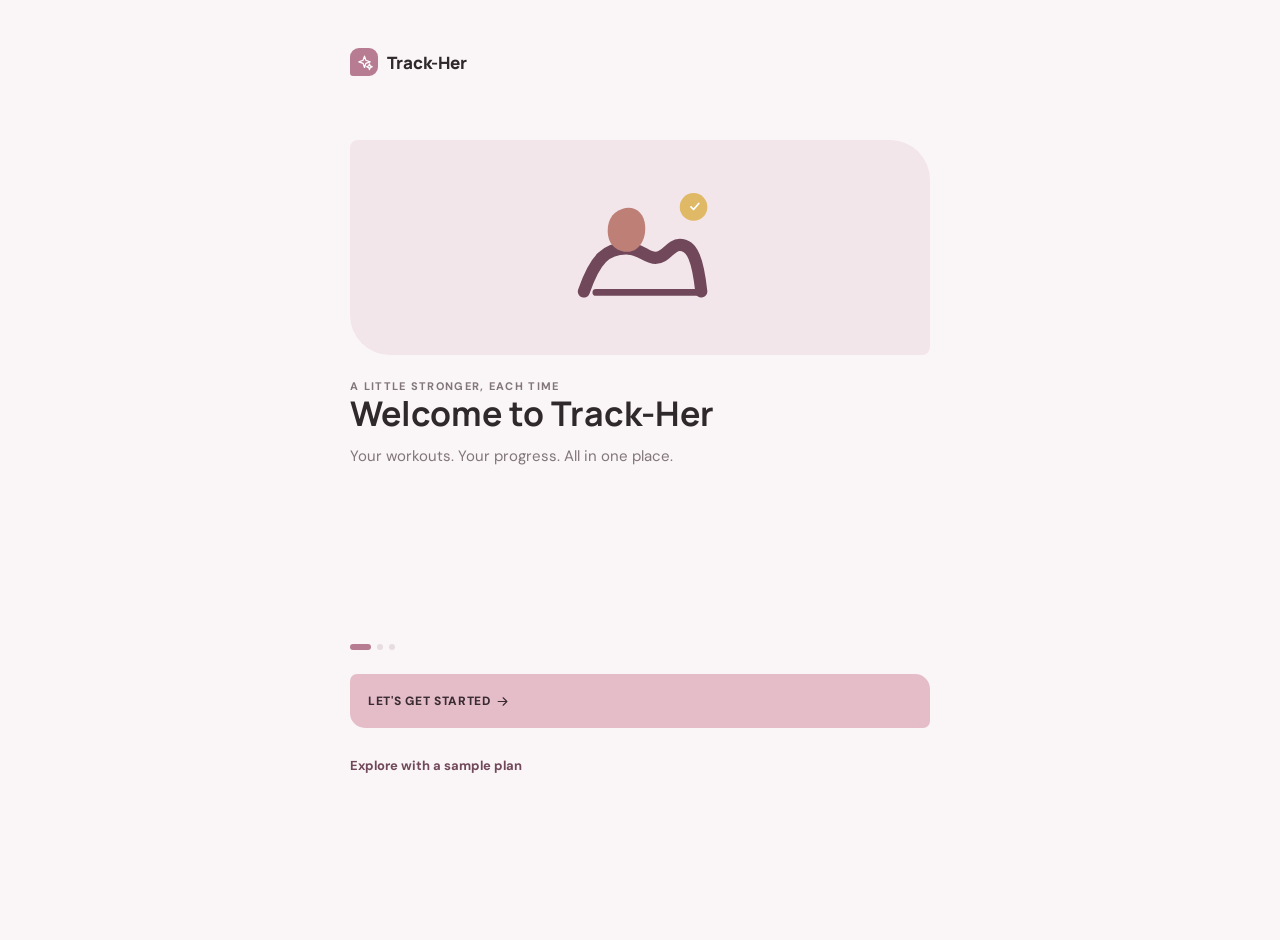
==== index.html @ 1591392b "Publish Track-Her web app Co-Authored-By: Claude Opus 5.5 <noreply@anthropic.com>" ====
<!doctype html>
<html lang="en">
<head>
  <meta charset="utf-8">
  <meta name="viewport" content="width=device-width, initial-scale=1, viewport-fit=cover">
  <meta name="theme-color" content="#70485a">
  <meta name="apple-mobile-web-app-capable" content="yes">
  <meta name="apple-mobile-web-app-status-bar-style" content="default">
  <title>Track-Her | Your training, in rhythm</title>
  <link rel="manifest" href="manifest.webmanifest">
  <link rel="icon" type="image/png" sizes="48x48" href="icons/favicon-48.png">
  <link rel="apple-touch-icon" sizes="180x180" href="icons/apple-touch-icon.png">
  <link rel="preconnect" href="https://fonts.googleapis.com">
  <link rel="preconnect" href="https://fonts.gstatic.com" crossorigin>
  <link href="https://fonts.googleapis.com/css2?family=DM+Sans:wght@400;500;600;700&family=Manrope:wght@400;500;600;700;800&display=swap" rel="stylesheet">
  <link rel="stylesheet" href="styles.css">
  <script type="module" src="app.js"></script>
</head>
<body>
  <main id="app" class="app-shell" aria-live="polite"></main>
  <div id="toast-region" class="toast-region" aria-live="assertive"></div>
</body>
</html>
---- styles.css ----
:root {
  color-scheme: light;
  --paper: #faf5f6;
  --white: #fff;
  --ink: #30292c;
  --muted: #81767a;
  --line: #eee3e7;
  --sage: #b77c91;
  --sage-dark: #70485a;
  --sage-soft: #f3e6eb;
  --rose: #bf7787;
  --rose-soft: #f8e8ec;
  --sun: #e5bdc9;
  --shadow: 0 10px 28px rgba(56, 35, 43, .055);
  font-family: "DM Sans", sans-serif;
  font-synthesis: none;
  text-rendering: optimizeLegibility;
}

* { box-sizing: border-box; }
body { margin: 0; min-width: 320px; background: var(--paper); color: var(--ink); }
button, input, select, textarea { font: inherit; }
button { color: inherit; }
button:focus-visible, input:focus-visible, select:focus-visible, textarea:focus-visible { outline: 3px solid #cf9dad; outline-offset: 2px; }
.app-shell { min-height: 100dvh; max-width: 640px; margin: 0 auto; padding: 0 22px calc(104px + env(safe-area-inset-bottom)); }
.topbar { display: flex; align-items: center; justify-content: space-between; padding: 24px 0 16px; }
.brand { font: 800 17px Manrope, sans-serif; letter-spacing: 0; display: inline-flex; align-items: center; gap: 9px; }
.brand-mark { width: 28px; height: 28px; display: grid; place-items: center; background: var(--sage); color: white; border-radius: 9px 9px 9px 3px; }
.brand-mark svg { width: 17px; height: 17px; }
.top-action { width: 40px; height: 40px; border: 1px solid var(--line); background: var(--white); border-radius: 50%; display: grid; place-items: center; cursor: pointer; }
.top-action svg { width: 18px; height: 18px; }
.greeting { padding: 17px 0 20px; }
.eyebrow { color: var(--muted); font-size: 11px; font-weight: 700; letter-spacing: 1.3px; text-transform: uppercase; }
h1, h2, h3, p { margin: 0; }
h1 { font: 700 28px/1.2 Manrope, sans-serif; letter-spacing: 0; }
h2 { font: 700 22px/1.25 Manrope, sans-serif; letter-spacing: 0; }
h3 { font: 700 16px/1.35 Manrope, sans-serif; letter-spacing: 0; }
.greeting p { margin-top: 6px; color: var(--muted); font-size: 14px; }
.section-heading { display: flex; align-items: center; justify-content: space-between; gap: 12px; margin: 7px 0 12px; }
.section-heading h2 { font-size: 18px; }
.link-button { border: 0; padding: 7px 0; background: transparent; color: var(--sage-dark); font-weight: 700; font-size: 13px; cursor: pointer; }
.link-button svg, .primary-button svg { width: 15px; height: 15px; vertical-align: middle; }
.today-card { position: relative; overflow: hidden; padding: 21px; min-height: 212px; border-radius: 7px 24px 7px 24px; color: white; background: var(--sage-dark); }
.today-card::after { content: ""; position: absolute; width: 190px; height: 190px; right: -74px; top: 54px; border-radius: 50%; border: 1px solid rgba(255,255,255,.18); box-shadow: 0 0 0 19px rgba(255,255,255,.035), 0 0 0 39px rgba(255,255,255,.025); }
.today-top { display: flex; align-items: center; justify-content: space-between; position: relative; z-index: 1; }
.today-card-actions { display: flex; align-items: center; gap: 7px; }
.today-options-button { width: 30px; height: 30px; display: grid; place-items: center; padding: 0; border: 1px solid rgba(255,255,255,.2); border-radius: 50%; background: rgba(255,255,255,.08); color: white; cursor: pointer; }.today-options-button svg { width: 16px; height: 16px; }.today-options-button:hover { background: rgba(255,255,255,.18); }
.today-top .eyebrow { color: #efdde3; }
.date-chip { padding: 7px 10px; border-radius: 99px; background: rgba(255,255,255,.13); font-size: 11px; font-weight: 600; }
.today-title { position: relative; z-index: 1; margin: 17px 0 5px; font: 700 25px Manrope, sans-serif; letter-spacing: 0; }
.today-meta { position: relative; z-index: 1; color: #efdde3; font-size: 13px; }
.today-bottom { position: relative; z-index: 1; display: flex; align-items: center; justify-content: space-between; margin-top: 21px; }
.avatar-stack { display: flex; align-items: center; gap: 7px; font-size: 12px; color: #f2e8ec; }
.tiny-dots { display: flex; }
.tiny-dots i { width: 7px; height: 7px; margin-right: 3px; border-radius: 50%; background: #e8b9c7; }
.tiny-dots i:nth-child(2) { background: #ead8dc; }.tiny-dots i:nth-child(3) { background: #d7a1b0; }
.primary-button { position: relative; z-index: 1; min-height: 47px; padding: 0 18px; border: 0; border-radius: 7px 15px 7px 15px; background: var(--sun); color: #392b31; font-weight: 800; font-size: 12px; letter-spacing: .7px; cursor: pointer; }
.primary-button:hover { background: #edcbd4; }
.secondary-button { min-height: 44px; padding: 0 15px; border: 1px solid var(--line); border-radius: 7px 14px 7px 14px; background: white; color: var(--ink); font-weight: 700; cursor: pointer; }
.section { margin-top: 27px; }
.exercise-preview { overflow: hidden; background: var(--white); border-radius: 5px 18px 5px 18px; box-shadow: var(--shadow); }
.exercise-row { display: flex; align-items: center; justify-content: space-between; gap: 12px; padding: 14px 16px; border-bottom: 1px solid #f0f0eb; }
.exercise-row:last-child { border-bottom: 0; }
.exercise-row-name { font-size: 13px; font-weight: 700; }
.exercise-row-detail { margin-top: 4px; color: var(--muted); font-size: 12px; }
.exercise-number { flex: 0 0 26px; color: #a2aaa2; font: 600 12px Manrope, sans-serif; }
.exercise-row-main { flex: 1; }
.target-pill { padding: 6px 9px; border-radius: 8px; background: var(--sage-soft); color: var(--sage-dark); font-size: 11px; font-weight: 700; white-space: nowrap; }
.last-workout { display: flex; align-items: center; justify-content: space-between; padding: 16px; background: white; border-radius: 5px 18px 5px 18px; box-shadow: var(--shadow); }
.last-workout .exercise-row-detail { margin-top: 5px; }
.last-icon { width: 40px; height: 40px; display: grid; place-items: center; background: var(--rose-soft); color: var(--rose); border-radius: 50%; }
.last-icon svg { width: 20px; height: 20px; }
.week-summary { display: flex; align-items: center; gap: 14px; padding: 16px; border: 1px solid var(--line); border-radius: 5px 18px 5px 18px; }
.week-count { font: 700 25px Manrope, sans-serif; color: var(--sage-dark); }
.week-copy { font-size: 13px; font-weight: 700; }.week-copy small { display: block; margin-top: 3px; color: var(--muted); font-weight: 400; }
.progress-track { height: 5px; margin-top: 10px; overflow: hidden; border-radius: 9px; background: #eceee9; }
.progress-track span { display: block; height: 100%; border-radius: inherit; background: var(--sage); }
.bottom-nav { position: fixed; z-index: 20; left: 50%; bottom: 0; transform: translateX(-50%); width: min(100%, 640px); display: grid; grid-template-columns: repeat(4, 1fr); padding: 10px 12px calc(10px + env(safe-area-inset-bottom)); border-top: 1px solid var(--line); background: rgba(255,255,255,.96); backdrop-filter: blur(16px); }
.nav-item { display: flex; flex-direction: column; align-items: center; gap: 5px; border: 0; background: transparent; color: #9b9f99; font-size: 10px; font-weight: 600; cursor: pointer; }
.nav-item svg { width: 20px; height: 20px; stroke-width: 1.8; }.nav-item.active { color: var(--sage-dark); }
.page-intro { padding: 24px 0 18px; }.page-intro p { margin-top: 6px; color: var(--muted); font-size: 14px; }
.toolbar { display: flex; align-items: center; justify-content: space-between; gap: 9px; margin: 8px 0 15px; }
.program-card, .surface { background: white; border-radius: 5px 18px 5px 18px; box-shadow: var(--shadow); }
.program-header { padding: 17px 16px 13px; border-bottom: 1px solid var(--line); }
.program-header p { margin-top: 4px; color: var(--muted); font-size: 12px; }
.day-block { padding: 16px; border-bottom: 1px solid #f0f0eb; }.day-block:last-child { border-bottom: 0; }
.day-heading { display: flex; align-items: center; justify-content: space-between; margin-bottom: 11px; }
.day-label { display: flex; align-items: center; gap: 8px; font-size: 13px; font-weight: 700; }.day-dot { width: 8px; height: 8px; border-radius: 50%; background: var(--rose); }
.day-name { color: var(--muted); font-size: 11px; font-weight: 500; }
.plan-exercise { display: flex; align-items: center; justify-content: space-between; padding: 8px 0; gap: 10px; }.plan-exercise + .plan-exercise { border-top: 1px solid #f4f3ef; }
.plan-exercise strong { min-width: 0; font-size: 12px; }.plan-exercise-detail { display: flex; align-items: center; gap: 8px; }.plan-exercise-detail span { color: var(--muted); font-size: 11px; white-space: nowrap; }
.day-empty { color: var(--muted); font-size: 12px; }
.inline-icon-button { display: grid; place-items: center; width: 34px; height: 34px; border: 1px solid var(--line); background: white; border-radius: 10px; cursor: pointer; }.inline-icon-button svg { width: 16px; height: 16px; }
.destructive-icon { color: #9d5365; }.destructive-icon:hover { border-color: #e4c1cb; background: #fbf1f4; }
.danger-button { min-height: 44px; padding: 0 15px; border: 0; border-radius: 7px 14px 7px 14px; background: #f0dce2; color: #713b4c; font-size: 12px; font-weight: 800; cursor: pointer; }.danger-button:hover { background: #e9cbd4; }
.button-row { display: flex; gap: 9px; }.button-row > * { flex: 1; }
.workout-header { display: flex; align-items: center; gap: 12px; padding: 11px 0 16px; }.workout-header h2 { font-size: 19px; }.workout-header p { margin-top: 3px; color: var(--muted); font-size: 12px; }
.workout-progress { margin: 0 0 16px; }.workout-progress-label { display: flex; justify-content: space-between; margin-bottom: 8px; color: var(--muted); font-size: 11px; }
.log-card { margin: 12px 0; padding: 16px; background: white; border-radius: 5px 18px 5px 18px; box-shadow: var(--shadow); }
.log-title-row { display: flex; align-items: flex-start; justify-content: space-between; gap: 8px; }.log-title-row h3 { font-size: 15px; }.log-title-row p { margin-top: 4px; color: var(--muted); font-size: 11px; }
.log-actions { display: flex; gap: 6px; flex: 0 0 auto; }
.previous-line { display: inline-flex; margin: 10px 0 13px; padding: 6px 9px; border-radius: 8px; background: var(--sage-soft); color: var(--sage-dark); font-size: 11px; }
.set-line { padding: 12px 0; border-top: 1px solid #f0f0eb; }.set-heading { display: flex; align-items: center; justify-content: space-between; margin-bottom: 10px; color: var(--muted); font-size: 11px; font-weight: 700; }
.set-done { width: 31px; height: 31px; border: 1px solid var(--line); border-radius: 50%; background: white; color: transparent; cursor: pointer; }.set-done svg { width: 15px; height: 15px; }.set-line.complete .set-done { border-color: var(--sage); background: var(--sage); color: white; }.set-line.complete .set-heading { color: var(--sage-dark); }
.counter-row { display: grid; grid-template-columns: minmax(0, 1fr) minmax(0, 1fr); gap: 9px; }.counter { display: grid; grid-template-columns: 36px minmax(0,1fr) 36px; align-items: center; min-height: 46px; overflow: hidden; border: 1px solid var(--line); border-radius: 12px; background: #fcfcfa; }
.counter button { height: 44px; border: 0; background: transparent; color: var(--sage-dark); font-size: 21px; font-weight: 500; cursor: pointer; }.counter-value { min-width: 0; text-align: center; font-size: 13px; font-weight: 700; white-space: nowrap; cursor: text; }.counter-value input { width: 100%; min-width: 0; padding: 0 2px; border: 0; background: transparent; text-align: center; font-size: 13px; font-weight: 700; }
.counter-caption { margin-top: 5px; text-align: center; color: var(--muted); font-size: 10px; }
.add-set { margin-top: 7px; border: 0; background: transparent; color: var(--sage-dark); font-size: 12px; font-weight: 700; cursor: pointer; }.finish-button { width: 100%; margin: 14px 0 26px; }
.rest-banner { position: sticky; z-index: 3; top: 8px; display: flex; align-items: center; justify-content: space-between; gap: 10px; margin: 8px 0 14px; padding: 13px 14px; border: 1px solid #ecd9df; border-radius: 5px 15px 5px 15px; background: #fbf1f4; box-shadow: 0 8px 20px rgba(56,35,43,.08); }
.rest-banner strong { font: 700 20px Manrope, sans-serif; color: var(--sage-dark); }.rest-banner small { display: block; color: var(--muted); font-size: 11px; }.rest-actions { display: flex; gap: 7px; }.rest-actions button { padding: 8px 10px; border: 1px solid #ead7de; border-radius: 9px; background: white; color: var(--sage-dark); font-size: 11px; font-weight: 700; cursor: pointer; }
.empty-state { padding: 26px 18px; text-align: center; }.empty-state h3 { margin-bottom: 7px; }.empty-state p { margin: 0 auto 16px; max-width: 330px; color: var(--muted); font-size: 13px; line-height: 1.5; }
.select-field, .text-field, .number-field, .textarea-field { width: 100%; min-height: 45px; padding: 10px 12px; border: 1px solid var(--line); border-radius: 10px; background: #fff; color: var(--ink); }
.field-label { display: block; margin-bottom: 6px; color: var(--muted); font-size: 11px; font-weight: 700; }.field { margin: 12px 0; }.textarea-field { min-height: 76px; resize: vertical; }
.chart-card { margin-top: 13px; padding: 16px; background: white; border-radius: 5px 18px 5px 18px; box-shadow: var(--shadow); }.chart-toolbar { display: flex; align-items: center; justify-content: space-between; gap: 12px; }.chart-area { position: relative; height: 190px; margin-top: 15px; }.chart-area svg { width: 100%; height: 100%; overflow: visible; }.chart-grid { stroke: #eeefe9; stroke-width: 1; }.chart-line { fill: none; stroke: var(--sage); stroke-width: 3; stroke-linecap: round; stroke-linejoin: round; }.chart-point { fill: white; stroke: var(--sage); stroke-width: 2.5; }.chart-label { fill: #858b84; font: 10px "DM Sans", sans-serif; }
.metric-grid { display: grid; grid-template-columns: repeat(2,minmax(0,1fr)); gap: 10px; margin-top: 13px; }.metric-card { padding: 14px; background: white; border: 1px solid var(--line); border-radius: 5px 15px 5px 15px; }.metric-card strong { display: block; font: 700 21px Manrope, sans-serif; }.metric-card span { display: block; margin-top: 3px; color: var(--muted); font-size: 11px; }
.history-list { margin-top: 14px; }.history-item { margin-bottom: 9px; background: white; border-radius: 5px 15px 5px 15px; box-shadow: var(--shadow); }.history-summary { display: flex; align-items: center; justify-content: space-between; padding: 14px; cursor: pointer; list-style: none; }.history-summary::-webkit-details-marker { display: none; }.history-summary strong { display: block; font-size: 13px; }.history-summary span { display: block; margin-top: 4px; color: var(--muted); font-size: 11px; }.history-content { padding: 0 14px 12px; }.history-exercise { padding: 9px 0; border-top: 1px solid #f0f0eb; }.history-exercise strong { font-size: 12px; }.history-exercise p { margin-top: 4px; color: var(--muted); font-size: 11px; }
.calendar-card { padding: 14px; background: white; border: 1px solid var(--line); border-radius: 5px 18px 5px 18px; }.calendar-grid { display: grid; grid-template-columns: repeat(7, minmax(0, 1fr)); text-align: center; }.calendar-weekdays { margin-bottom: 7px; color: var(--muted); font-size: 10px; font-weight: 700; }.calendar-day { position: relative; display: grid; place-items: center; min-height: 37px; color: #555c55; font-size: 11px; }.calendar-day.blank { min-height: 37px; }.calendar-day.today { color: var(--sage-dark); font-weight: 800; }.calendar-day.trained { color: var(--sage-dark); font-weight: 700; }.calendar-day.trained i { position: absolute; bottom: 4px; width: 4px; height: 4px; border-radius: 50%; background: var(--rose); }.calendar-day.trained.today { background: var(--sage-soft); border-radius: 50%; }
.profile-head { display: flex; align-items: center; gap: 13px; padding: 19px 0; }.profile-avatar { width: 52px; height: 52px; display: grid; place-items: center; border-radius: 17px 17px 17px 5px; background: var(--rose-soft); color: var(--rose); font: 700 17px Manrope, sans-serif; }.profile-head p { margin-top: 4px; color: var(--muted); font-size: 12px; }.settings-group { margin-top: 14px; padding: 16px; background: white; border-radius: 5px 18px 5px 18px; box-shadow: var(--shadow); }.setting-row { display: flex; align-items: center; justify-content: space-between; gap: 12px; padding: 11px 0; border-bottom: 1px solid #f0f0eb; }.setting-row:last-child { border-bottom: 0; }.setting-row strong { font-size: 12px; }.setting-row small { display: block; margin-top: 3px; color: var(--muted); font-size: 10px; }.setting-row select { width: auto; min-width: 90px; min-height: 37px; padding: 5px 9px; }
.backup-actions { display: grid; grid-template-columns: repeat(2, minmax(0, 1fr)); gap: 9px; }.install-button { width: 100%; margin-top: 10px; }.install-button svg { width: 15px; height: 15px; }
.overlay { position: fixed; z-index: 50; inset: 0; display: grid; place-items: end center; padding: 16px 12px calc(16px + env(safe-area-inset-bottom)); background: rgba(30,37,32,.42); }.sheet { width: min(100%, 590px); max-height: min(88dvh, 780px); overflow: auto; padding: 20px; border-radius: 8px 25px 8px 25px; background: var(--paper); box-shadow: 0 20px 70px rgba(25,33,27,.25); }.sheet-top { display: flex; align-items: flex-start; justify-content: space-between; gap: 12px; margin-bottom: 17px; }.sheet-top p { margin-top: 5px; color: var(--muted); font-size: 12px; line-height: 1.5; }.sheet-close { flex: 0 0 36px; height: 36px; border: 1px solid var(--line); border-radius: 50%; background: white; font-size: 20px; cursor: pointer; }.sheet-actions { display: flex; gap: 9px; margin-top: 18px; }.sheet-actions > * { flex: 1; }
.onboarding { min-height: 100dvh; display: flex; flex-direction: column; justify-content: space-between; padding: 30px 0 30px; }.onboarding .brand { margin-bottom: 50px; }.onboarding-visual { display: grid; place-items: center; min-height: 215px; margin: 14px 0 24px; border-radius: 8px 40px 8px 40px; background: var(--sage-soft); }.onboarding-visual svg { width: 190px; height: 165px; }.onboarding-visual svg path:first-of-type, .onboarding-visual svg path:nth-of-type(3) { stroke: var(--sage-dark); }.onboarding h1 { max-width: 390px; font-size: 34px; }.onboarding-copy { margin-top: 11px; color: var(--muted); font-size: 15px; line-height: 1.55; }.onboarding-actions { display: grid; gap: 10px; margin-top: 24px; }.onboarding-actions button { min-height: 54px; text-align: left; }.onboarding-actions .secondary-button { display: flex; align-items: center; justify-content: space-between; }.onboarding-actions .secondary-button span { display: block; color: var(--muted); font-size: 11px; font-weight: 400; margin-top: 3px; }.step-dots { display: flex; gap: 6px; margin: 24px 0; }.step-dots i { width: 6px; height: 6px; border-radius: 5px; background: #e7dce0; }.step-dots i.active { width: 21px; background: var(--sage); }
.replacement-pattern { margin: -5px 0 11px; color: var(--muted); font-size: 11px; }.replacement-options { display: grid; gap: 7px; }.replacement-option { display: flex; align-items: center; justify-content: space-between; gap: 12px; width: 100%; min-height: 57px; padding: 10px 12px; border: 1px solid var(--line); border-radius: 7px 15px 7px 15px; background: white; text-align: left; cursor: pointer; }.replacement-option:hover { border-color: #d8b0be; background: #fffafb; }.replacement-option strong { display: block; font-size: 13px; }.replacement-option small { display: block; margin-top: 3px; color: var(--muted); font-size: 11px; }.replacement-option svg { width: 16px; height: 16px; flex: 0 0 auto; color: var(--sage-dark); }.replacement-empty { padding: 10px 0; color: var(--muted); font-size: 12px; line-height: 1.45; }
.toast-region { position: fixed; z-index: 90; left: 50%; bottom: calc(87px + env(safe-area-inset-bottom)); transform: translateX(-50%); width: max-content; max-width: calc(100vw - 34px); }.toast { padding: 12px 16px; border-radius: 12px; background: var(--ink); color: white; font-size: 12px; box-shadow: 0 8px 25px rgba(0,0,0,.2); animation: toast-in .22s ease-out; }.toast.pr { background: var(--sage-dark); }
@keyframes toast-in { from { opacity: 0; transform: translateY(8px); } to { opacity: 1; transform: translateY(0); } }
@media (min-width: 700px) { body { padding: 18px 0; }.app-shell { min-height: calc(100dvh - 36px); padding-left: 30px; padding-right: 30px; padding-bottom: 100px; background: var(--paper); }.bottom-nav { bottom: 18px; border: 1px solid var(--line); border-radius: 18px; box-shadow: 0 7px 25px rgba(44,51,45,.08); }.onboarding { min-height: calc(100dvh - 96px); } }
@media (max-width: 370px) { .app-shell { padding-left: 15px; padding-right: 15px; }.today-card { padding: 17px; }.primary-button { padding: 0 12px; }.counter-row { gap: 6px; }.counter { grid-template-columns: 31px minmax(0,1fr) 31px; }.counter-value { font-size: 12px; } }
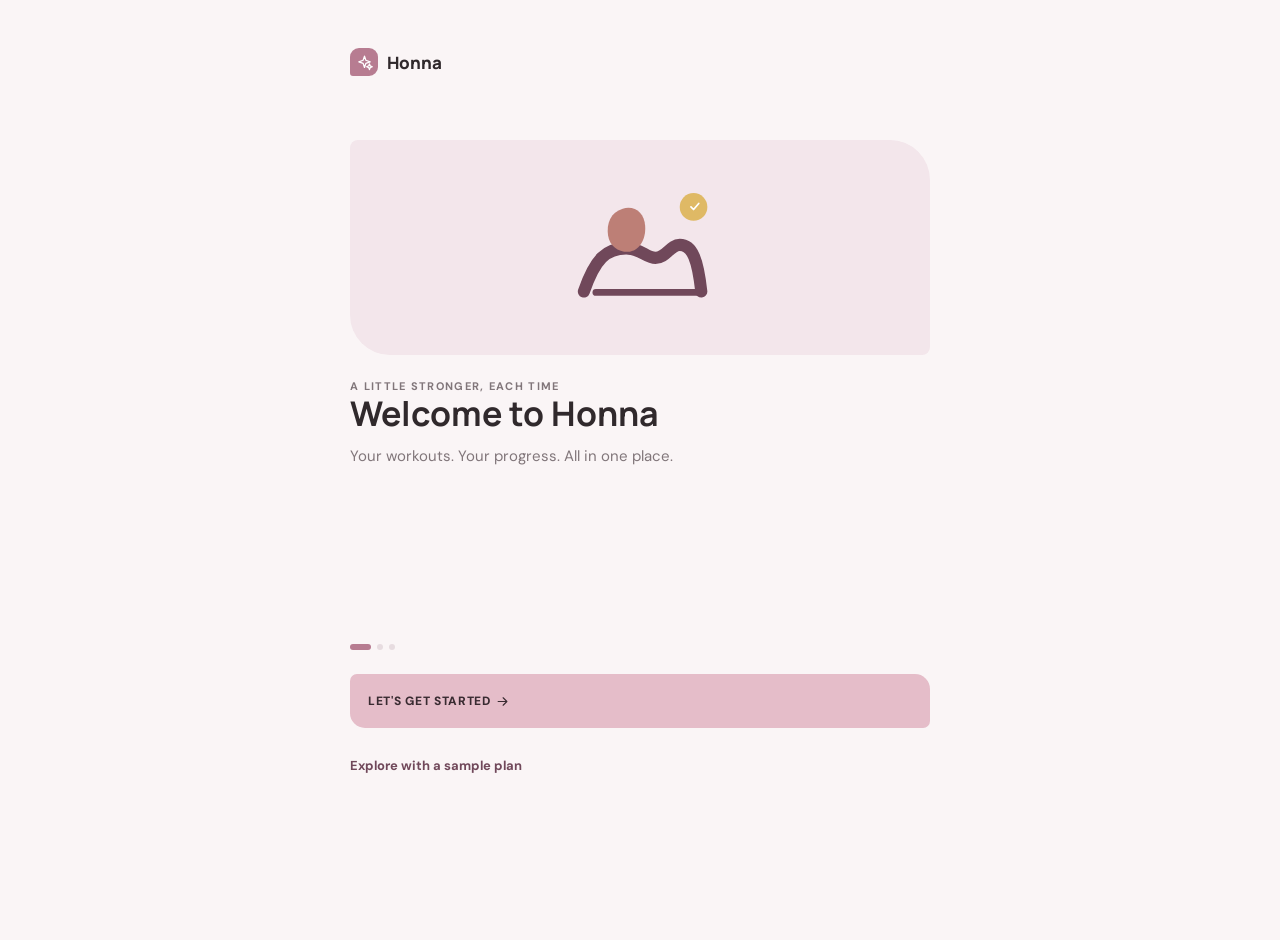
==== commit 3d372dac: "Rename app to Honna; add delete-set button Co-Authored-By: Claude Opus 5.5 <noreply@anthropic.com>" ====
--- a/index.html
+++ b/index.html
@@ -6,7 +6,7 @@
   <meta name="theme-color" content="#70485a">
   <meta name="apple-mobile-web-app-capable" content="yes">
   <meta name="apple-mobile-web-app-status-bar-style" content="default">
-  <title>Track-Her | Your training, in rhythm</title>
+  <title>Honna | Your training, in rhythm</title>
   <link rel="manifest" href="manifest.webmanifest">
   <link rel="icon" type="image/png" sizes="48x48" href="icons/favicon-48.png">
   <link rel="apple-touch-icon" sizes="180x180" href="icons/apple-touch-icon.png">
--- a/styles.css
+++ b/styles.css
@@ -11,17 +11,60 @@
   --rose: #bf7787;
   --rose-soft: #f8e8ec;
   --sun: #e5bdc9;
+  --sun-hover: #edcbd4;
+  --on-accent-muted: #efdde3;
+  --on-accent-soft: #f2e8ec;
+  --dot-1: #e8b9c7;
+  --dot-2: #ead8dc;
+  --dot-3: #d7a1b0;
+  --focus: #cf9dad;
+  --tint-bg: #fbf1f4;
+  --tint-border: #ecd9df;
+  --hover-border: #d8b0be;
+  --hover-bg: #fffafb;
+  --step-dot: #e7dce0;
   --shadow: 0 10px 28px rgba(56, 35, 43, .055);
   font-family: "DM Sans", sans-serif;
   font-synthesis: none;
   text-rendering: optimizeLegibility;
 }
+/* Colour themes: dark main colour · bright accent · light shade */
+:root[data-theme="navy"] {
+  --paper: #fbf9f1; --ink: #1f2638; --muted: #6c7184; --line: #e5e3d8;
+  --sage: #4a5f97; --sage-dark: #2b3f74; --sage-soft: #e5e9f4;
+  --rose: #d82d32; --rose-soft: #fbe4e3;
+  --sun: #feeea7; --sun-hover: #fde68a;
+  --on-accent-muted: #d5dbee; --on-accent-soft: #e6eaf6;
+  --dot-1: #feeea7; --dot-2: #d82d32; --dot-3: #9fb0dc;
+  --focus: #9fb0dc; --tint-bg: #f2f4fa; --tint-border: #d8deee; --hover-border: #9fb0dc; --hover-bg: #f7f8fc; --step-dot: #dfe3ee;
+  --shadow: 0 10px 28px rgba(27, 37, 66, .06);
+}
+:root[data-theme="aubergine"] {
+  --paper: #faf6ee; --ink: #2a1a2e; --muted: #7b6d7d; --line: #ece3d5;
+  --sage: #6b3f75; --sage-dark: #3f1d47; --sage-soft: #efe6f0;
+  --rose: #e06e2d; --rose-soft: #fbe7da;
+  --sun: #e9d2aa; --sun-hover: #e2c592;
+  --on-accent-muted: #e1d2e4; --on-accent-soft: #efe5f1;
+  --dot-1: #e9d2aa; --dot-2: #e06e2d; --dot-3: #b996c0;
+  --focus: #b996c0; --tint-bg: #f8f2f8; --tint-border: #e6d8e8; --hover-border: #c4a6ca; --hover-bg: #fcf9fc; --step-dot: #e8dde9;
+  --shadow: 0 10px 28px rgba(42, 20, 46, .06);
+}
+:root[data-theme="terracotta"] {
+  --paper: #fbf6ee; --ink: #33221f; --muted: #82706a; --line: #efe1cf;
+  --sage: #bf625b; --sage-dark: #a04740; --sage-soft: #f6e5e0;
+  --rose: #ef9c44; --rose-soft: #fcebd6;
+  --sun: #f3e1c8; --sun-hover: #ecd3b0;
+  --on-accent-muted: #f4ddd8; --on-accent-soft: #f9ebe7;
+  --dot-1: #f3e1c8; --dot-2: #ef9c44; --dot-3: #e0a39c;
+  --focus: #e0a39c; --tint-bg: #fbf0ec; --tint-border: #efd6cf; --hover-border: #d9a39c; --hover-bg: #fdf8f6; --step-dot: #eedcd6;
+  --shadow: 0 10px 28px rgba(80, 35, 30, .06);
+}
 
 * { box-sizing: border-box; }
 body { margin: 0; min-width: 320px; background: var(--paper); color: var(--ink); }
 button, input, select, textarea { font: inherit; }
-button { color: inherit; }
-button:focus-visible, input:focus-visible, select:focus-visible, textarea:focus-visible { outline: 3px solid #cf9dad; outline-offset: 2px; }
+button { color: inherit; touch-action: manipulation; }
+button:focus-visible, input:focus-visible, select:focus-visible, textarea:focus-visible { outline: 3px solid var(--focus); outline-offset: 2px; }
 .app-shell { min-height: 100dvh; max-width: 640px; margin: 0 auto; padding: 0 22px calc(104px + env(safe-area-inset-bottom)); }
 .topbar { display: flex; align-items: center; justify-content: space-between; padding: 24px 0 16px; }
 .brand { font: 800 17px Manrope, sans-serif; letter-spacing: 0; display: inline-flex; align-items: center; gap: 9px; }
@@ -45,17 +88,17 @@
 .today-top { display: flex; align-items: center; justify-content: space-between; position: relative; z-index: 1; }
 .today-card-actions { display: flex; align-items: center; gap: 7px; }
 .today-options-button { width: 30px; height: 30px; display: grid; place-items: center; padding: 0; border: 1px solid rgba(255,255,255,.2); border-radius: 50%; background: rgba(255,255,255,.08); color: white; cursor: pointer; }.today-options-button svg { width: 16px; height: 16px; }.today-options-button:hover { background: rgba(255,255,255,.18); }
-.today-top .eyebrow { color: #efdde3; }
+.today-top .eyebrow { color: var(--on-accent-muted); }
 .date-chip { padding: 7px 10px; border-radius: 99px; background: rgba(255,255,255,.13); font-size: 11px; font-weight: 600; }
 .today-title { position: relative; z-index: 1; margin: 17px 0 5px; font: 700 25px Manrope, sans-serif; letter-spacing: 0; }
-.today-meta { position: relative; z-index: 1; color: #efdde3; font-size: 13px; }
+.today-meta { position: relative; z-index: 1; color: var(--on-accent-muted); font-size: 13px; }
 .today-bottom { position: relative; z-index: 1; display: flex; align-items: center; justify-content: space-between; margin-top: 21px; }
-.avatar-stack { display: flex; align-items: center; gap: 7px; font-size: 12px; color: #f2e8ec; }
+.avatar-stack { display: flex; align-items: center; gap: 7px; font-size: 12px; color: var(--on-accent-soft); }
 .tiny-dots { display: flex; }
-.tiny-dots i { width: 7px; height: 7px; margin-right: 3px; border-radius: 50%; background: #e8b9c7; }
-.tiny-dots i:nth-child(2) { background: #ead8dc; }.tiny-dots i:nth-child(3) { background: #d7a1b0; }
+.tiny-dots i { width: 7px; height: 7px; margin-right: 3px; border-radius: 50%; background: var(--dot-1); }
+.tiny-dots i:nth-child(2) { background: var(--dot-2); }.tiny-dots i:nth-child(3) { background: var(--dot-3); }
 .primary-button { position: relative; z-index: 1; min-height: 47px; padding: 0 18px; border: 0; border-radius: 7px 15px 7px 15px; background: var(--sun); color: #392b31; font-weight: 800; font-size: 12px; letter-spacing: .7px; cursor: pointer; }
-.primary-button:hover { background: #edcbd4; }
+.primary-button:hover { background: var(--sun-hover); }
 .secondary-button { min-height: 44px; padding: 0 15px; border: 1px solid var(--line); border-radius: 7px 14px 7px 14px; background: white; color: var(--ink); font-weight: 700; cursor: pointer; }
 .section { margin-top: 27px; }
 .exercise-preview { overflow: hidden; background: var(--white); border-radius: 5px 18px 5px 18px; box-shadow: var(--shadow); }
@@ -91,7 +134,7 @@
 .plan-exercise strong { min-width: 0; font-size: 12px; }.plan-exercise-detail { display: flex; align-items: center; gap: 8px; }.plan-exercise-detail span { color: var(--muted); font-size: 11px; white-space: nowrap; }
 .day-empty { color: var(--muted); font-size: 12px; }
 .inline-icon-button { display: grid; place-items: center; width: 34px; height: 34px; border: 1px solid var(--line); background: white; border-radius: 10px; cursor: pointer; }.inline-icon-button svg { width: 16px; height: 16px; }
-.destructive-icon { color: #9d5365; }.destructive-icon:hover { border-color: #e4c1cb; background: #fbf1f4; }
+.destructive-icon { color: #9d5365; }.destructive-icon:hover { border-color: #e4c1cb; background: var(--tint-bg); }
 .danger-button { min-height: 44px; padding: 0 15px; border: 0; border-radius: 7px 14px 7px 14px; background: #f0dce2; color: #713b4c; font-size: 12px; font-weight: 800; cursor: pointer; }.danger-button:hover { background: #e9cbd4; }
 .button-row { display: flex; gap: 9px; }.button-row > * { flex: 1; }
 .workout-header { display: flex; align-items: center; gap: 12px; padding: 11px 0 16px; }.workout-header h2 { font-size: 19px; }.workout-header p { margin-top: 3px; color: var(--muted); font-size: 12px; }
@@ -101,13 +144,13 @@
 .log-actions { display: flex; gap: 6px; flex: 0 0 auto; }
 .previous-line { display: inline-flex; margin: 10px 0 13px; padding: 6px 9px; border-radius: 8px; background: var(--sage-soft); color: var(--sage-dark); font-size: 11px; }
 .set-line { padding: 12px 0; border-top: 1px solid #f0f0eb; }.set-heading { display: flex; align-items: center; justify-content: space-between; margin-bottom: 10px; color: var(--muted); font-size: 11px; font-weight: 700; }
-.set-done { width: 31px; height: 31px; border: 1px solid var(--line); border-radius: 50%; background: white; color: transparent; cursor: pointer; }.set-done svg { width: 15px; height: 15px; }.set-line.complete .set-done { border-color: var(--sage); background: var(--sage); color: white; }.set-line.complete .set-heading { color: var(--sage-dark); }
+.set-done { width: 44px; height: 44px; flex: 0 0 auto; display: grid; place-items: center; padding: 0; border: 1px solid var(--line); border-radius: 50%; background: white; color: transparent; cursor: pointer; }.set-done svg { width: 19px; height: 19px; }.set-line.complete .set-done { border-color: var(--sage); background: var(--sage); color: white; }.set-line.complete .set-heading { color: var(--sage-dark); }
 .counter-row { display: grid; grid-template-columns: minmax(0, 1fr) minmax(0, 1fr); gap: 9px; }.counter { display: grid; grid-template-columns: 36px minmax(0,1fr) 36px; align-items: center; min-height: 46px; overflow: hidden; border: 1px solid var(--line); border-radius: 12px; background: #fcfcfa; }
 .counter button { height: 44px; border: 0; background: transparent; color: var(--sage-dark); font-size: 21px; font-weight: 500; cursor: pointer; }.counter-value { min-width: 0; text-align: center; font-size: 13px; font-weight: 700; white-space: nowrap; cursor: text; }.counter-value input { width: 100%; min-width: 0; padding: 0 2px; border: 0; background: transparent; text-align: center; font-size: 13px; font-weight: 700; }
 .counter-caption { margin-top: 5px; text-align: center; color: var(--muted); font-size: 10px; }
 .add-set { margin-top: 7px; border: 0; background: transparent; color: var(--sage-dark); font-size: 12px; font-weight: 700; cursor: pointer; }.finish-button { width: 100%; margin: 14px 0 26px; }
-.rest-banner { position: sticky; z-index: 3; top: 8px; display: flex; align-items: center; justify-content: space-between; gap: 10px; margin: 8px 0 14px; padding: 13px 14px; border: 1px solid #ecd9df; border-radius: 5px 15px 5px 15px; background: #fbf1f4; box-shadow: 0 8px 20px rgba(56,35,43,.08); }
-.rest-banner strong { font: 700 20px Manrope, sans-serif; color: var(--sage-dark); }.rest-banner small { display: block; color: var(--muted); font-size: 11px; }.rest-actions { display: flex; gap: 7px; }.rest-actions button { padding: 8px 10px; border: 1px solid #ead7de; border-radius: 9px; background: white; color: var(--sage-dark); font-size: 11px; font-weight: 700; cursor: pointer; }
+.rest-banner { position: fixed; z-index: 30; left: 50%; bottom: calc(14px + env(safe-area-inset-bottom)); transform: translateX(-50%); width: min(calc(100% - 28px), 600px); display: flex; align-items: center; justify-content: space-between; gap: 10px; margin: 0; padding: 13px 14px; border: 1px solid var(--tint-border); border-radius: 5px 15px 5px 15px; background: var(--tint-bg); box-shadow: 0 10px 28px rgba(56,35,43,.16); }
+.rest-banner strong { font: 700 20px Manrope, sans-serif; color: var(--sage-dark); }.rest-banner small { display: block; color: var(--muted); font-size: 11px; }.rest-actions { display: flex; gap: 7px; }.rest-actions button { min-height: 40px; padding: 8px 12px; border: 1px solid var(--tint-border); border-radius: 9px; background: white; color: var(--sage-dark); font-size: 11px; font-weight: 700; cursor: pointer; }
 .empty-state { padding: 26px 18px; text-align: center; }.empty-state h3 { margin-bottom: 7px; }.empty-state p { margin: 0 auto 16px; max-width: 330px; color: var(--muted); font-size: 13px; line-height: 1.5; }
 .select-field, .text-field, .number-field, .textarea-field { width: 100%; min-height: 45px; padding: 10px 12px; border: 1px solid var(--line); border-radius: 10px; background: #fff; color: var(--ink); }
 .field-label { display: block; margin-bottom: 6px; color: var(--muted); font-size: 11px; font-weight: 700; }.field { margin: 12px 0; }.textarea-field { min-height: 76px; resize: vertical; }
@@ -117,10 +160,24 @@
 .calendar-card { padding: 14px; background: white; border: 1px solid var(--line); border-radius: 5px 18px 5px 18px; }.calendar-grid { display: grid; grid-template-columns: repeat(7, minmax(0, 1fr)); text-align: center; }.calendar-weekdays { margin-bottom: 7px; color: var(--muted); font-size: 10px; font-weight: 700; }.calendar-day { position: relative; display: grid; place-items: center; min-height: 37px; color: #555c55; font-size: 11px; }.calendar-day.blank { min-height: 37px; }.calendar-day.today { color: var(--sage-dark); font-weight: 800; }.calendar-day.trained { color: var(--sage-dark); font-weight: 700; }.calendar-day.trained i { position: absolute; bottom: 4px; width: 4px; height: 4px; border-radius: 50%; background: var(--rose); }.calendar-day.trained.today { background: var(--sage-soft); border-radius: 50%; }
 .profile-head { display: flex; align-items: center; gap: 13px; padding: 19px 0; }.profile-avatar { width: 52px; height: 52px; display: grid; place-items: center; border-radius: 17px 17px 17px 5px; background: var(--rose-soft); color: var(--rose); font: 700 17px Manrope, sans-serif; }.profile-head p { margin-top: 4px; color: var(--muted); font-size: 12px; }.settings-group { margin-top: 14px; padding: 16px; background: white; border-radius: 5px 18px 5px 18px; box-shadow: var(--shadow); }.setting-row { display: flex; align-items: center; justify-content: space-between; gap: 12px; padding: 11px 0; border-bottom: 1px solid #f0f0eb; }.setting-row:last-child { border-bottom: 0; }.setting-row strong { font-size: 12px; }.setting-row small { display: block; margin-top: 3px; color: var(--muted); font-size: 10px; }.setting-row select { width: auto; min-width: 90px; min-height: 37px; padding: 5px 9px; }
 .backup-actions { display: grid; grid-template-columns: repeat(2, minmax(0, 1fr)); gap: 9px; }.install-button { width: 100%; margin-top: 10px; }.install-button svg { width: 15px; height: 15px; }
-.overlay { position: fixed; z-index: 50; inset: 0; display: grid; place-items: end center; padding: 16px 12px calc(16px + env(safe-area-inset-bottom)); background: rgba(30,37,32,.42); }.sheet { width: min(100%, 590px); max-height: min(88dvh, 780px); overflow: auto; padding: 20px; border-radius: 8px 25px 8px 25px; background: var(--paper); box-shadow: 0 20px 70px rgba(25,33,27,.25); }.sheet-top { display: flex; align-items: flex-start; justify-content: space-between; gap: 12px; margin-bottom: 17px; }.sheet-top p { margin-top: 5px; color: var(--muted); font-size: 12px; line-height: 1.5; }.sheet-close { flex: 0 0 36px; height: 36px; border: 1px solid var(--line); border-radius: 50%; background: white; font-size: 20px; cursor: pointer; }.sheet-actions { display: flex; gap: 9px; margin-top: 18px; }.sheet-actions > * { flex: 1; }
-.onboarding { min-height: 100dvh; display: flex; flex-direction: column; justify-content: space-between; padding: 30px 0 30px; }.onboarding .brand { margin-bottom: 50px; }.onboarding-visual { display: grid; place-items: center; min-height: 215px; margin: 14px 0 24px; border-radius: 8px 40px 8px 40px; background: var(--sage-soft); }.onboarding-visual svg { width: 190px; height: 165px; }.onboarding-visual svg path:first-of-type, .onboarding-visual svg path:nth-of-type(3) { stroke: var(--sage-dark); }.onboarding h1 { max-width: 390px; font-size: 34px; }.onboarding-copy { margin-top: 11px; color: var(--muted); font-size: 15px; line-height: 1.55; }.onboarding-actions { display: grid; gap: 10px; margin-top: 24px; }.onboarding-actions button { min-height: 54px; text-align: left; }.onboarding-actions .secondary-button { display: flex; align-items: center; justify-content: space-between; }.onboarding-actions .secondary-button span { display: block; color: var(--muted); font-size: 11px; font-weight: 400; margin-top: 3px; }.step-dots { display: flex; gap: 6px; margin: 24px 0; }.step-dots i { width: 6px; height: 6px; border-radius: 5px; background: #e7dce0; }.step-dots i.active { width: 21px; background: var(--sage); }
-.replacement-pattern { margin: -5px 0 11px; color: var(--muted); font-size: 11px; }.replacement-options { display: grid; gap: 7px; }.replacement-option { display: flex; align-items: center; justify-content: space-between; gap: 12px; width: 100%; min-height: 57px; padding: 10px 12px; border: 1px solid var(--line); border-radius: 7px 15px 7px 15px; background: white; text-align: left; cursor: pointer; }.replacement-option:hover { border-color: #d8b0be; background: #fffafb; }.replacement-option strong { display: block; font-size: 13px; }.replacement-option small { display: block; margin-top: 3px; color: var(--muted); font-size: 11px; }.replacement-option svg { width: 16px; height: 16px; flex: 0 0 auto; color: var(--sage-dark); }.replacement-empty { padding: 10px 0; color: var(--muted); font-size: 12px; line-height: 1.45; }
+.overlay { position: fixed; z-index: 50; inset: 0; overscroll-behavior: contain; display: grid; place-items: end center; padding: 16px 12px calc(16px + env(safe-area-inset-bottom)); background: rgba(30,37,32,.42); }.sheet { width: min(100%, 590px); max-height: min(88dvh, 780px); overflow: auto; overscroll-behavior: contain; -webkit-overflow-scrolling: touch; padding: 20px; border-radius: 8px 25px 8px 25px; background: var(--paper); box-shadow: 0 20px 70px rgba(25,33,27,.25); }.sheet-top { display: flex; align-items: flex-start; justify-content: space-between; gap: 12px; margin-bottom: 17px; }.sheet-top p { margin-top: 5px; color: var(--muted); font-size: 12px; line-height: 1.5; }.sheet-close { flex: 0 0 36px; height: 36px; border: 1px solid var(--line); border-radius: 50%; background: white; font-size: 20px; cursor: pointer; }.sheet-actions { display: flex; gap: 9px; margin-top: 18px; }.sheet-actions > * { flex: 1; }
+.onboarding { min-height: 100dvh; display: flex; flex-direction: column; justify-content: space-between; padding: 30px 0 30px; }.onboarding .brand { margin-bottom: 50px; }.onboarding-visual { display: grid; place-items: center; min-height: 215px; margin: 14px 0 24px; border-radius: 8px 40px 8px 40px; background: var(--sage-soft); }.onboarding-visual svg { width: 190px; height: 165px; }.onboarding-visual svg path:first-of-type, .onboarding-visual svg path:nth-of-type(3) { stroke: var(--sage-dark); }.onboarding h1 { max-width: 390px; font-size: 34px; }.onboarding-copy { margin-top: 11px; color: var(--muted); font-size: 15px; line-height: 1.55; }.onboarding-actions { display: grid; gap: 10px; margin-top: 24px; }.onboarding-actions button { min-height: 54px; text-align: left; }.onboarding-actions .secondary-button { display: flex; align-items: center; justify-content: space-between; }.onboarding-actions .secondary-button span { display: block; color: var(--muted); font-size: 11px; font-weight: 400; margin-top: 3px; }.step-dots { display: flex; gap: 6px; margin: 24px 0; }.step-dots i { width: 6px; height: 6px; border-radius: 5px; background: var(--step-dot); }.step-dots i.active { width: 21px; background: var(--sage); }
+.replacement-pattern { margin: -5px 0 11px; color: var(--muted); font-size: 11px; }.replacement-options { display: grid; gap: 7px; }.replacement-option { display: flex; align-items: center; justify-content: space-between; gap: 12px; width: 100%; min-height: 57px; padding: 10px 12px; border: 1px solid var(--line); border-radius: 7px 15px 7px 15px; background: white; text-align: left; cursor: pointer; }.replacement-option:hover { border-color: var(--hover-border); background: var(--hover-bg); }.replacement-option strong { display: block; font-size: 13px; }.replacement-option small { display: block; margin-top: 3px; color: var(--muted); font-size: 11px; }.replacement-option svg { width: 16px; height: 16px; flex: 0 0 auto; color: var(--sage-dark); }.replacement-empty { padding: 10px 0; color: var(--muted); font-size: 12px; line-height: 1.45; }
 .toast-region { position: fixed; z-index: 90; left: 50%; bottom: calc(87px + env(safe-area-inset-bottom)); transform: translateX(-50%); width: max-content; max-width: calc(100vw - 34px); }.toast { padding: 12px 16px; border-radius: 12px; background: var(--ink); color: white; font-size: 12px; box-shadow: 0 8px 25px rgba(0,0,0,.2); animation: toast-in .22s ease-out; }.toast.pr { background: var(--sage-dark); }
 @keyframes toast-in { from { opacity: 0; transform: translateY(8px); } to { opacity: 1; transform: translateY(0); } }
 @media (min-width: 700px) { body { padding: 18px 0; }.app-shell { min-height: calc(100dvh - 36px); padding-left: 30px; padding-right: 30px; padding-bottom: 100px; background: var(--paper); }.bottom-nav { bottom: 18px; border: 1px solid var(--line); border-radius: 18px; box-shadow: 0 7px 25px rgba(44,51,45,.08); }.onboarding { min-height: calc(100dvh - 96px); } }
-@media (max-width: 370px) { .app-shell { padding-left: 15px; padding-right: 15px; }.today-card { padding: 17px; }.primary-button { padding: 0 12px; }.counter-row { gap: 6px; }.counter { grid-template-columns: 31px minmax(0,1fr) 31px; }.counter-value { font-size: 12px; } }+@media (max-width: 370px) { .app-shell { padding-left: 15px; padding-right: 15px; }.today-card { padding: 17px; }.primary-button { padding: 0 12px; }.counter-row { gap: 6px; }.counter { grid-template-columns: 31px minmax(0,1fr) 31px; }.counter-value { font-size: 12px; } }.replacement-option.selected { border-color: var(--sage); background: var(--sage-soft); }.replacement-option.selected svg { color: var(--sage-dark); }
+.toast-title { display: block; margin-bottom: 3px; font-size: 13px; }.toast-line { display: block; line-height: 1.45; }
+.theme-setting { padding: 11px 0 13px; border-bottom: 1px solid #f0f0eb; }.theme-setting strong { font-size: 12px; }.theme-setting small { display: block; margin-top: 3px; color: var(--muted); font-size: 10px; }
+.theme-options { display: grid; grid-template-columns: repeat(2, minmax(0, 1fr)); gap: 8px; margin-top: 10px; }
+.theme-option { display: flex; align-items: center; gap: 9px; min-height: 52px; padding: 9px 11px; border: 1px solid var(--line); border-radius: 7px 14px 7px 14px; background: white; color: var(--ink); font-size: 11px; font-weight: 700; text-align: left; cursor: pointer; }
+.theme-option.selected { border-color: var(--sage-dark); box-shadow: inset 0 0 0 1px var(--sage-dark); background: var(--sage-soft); }
+.theme-dots { display: flex; flex: 0 0 auto; }.theme-dots i { width: 16px; height: 16px; margin-right: -4px; border: 2px solid white; border-radius: 50%; }.theme-name { min-width: 0; padding-left: 4px; line-height: 1.25; }
+.log-card-actions { display: flex; align-items: center; justify-content: space-between; gap: 10px; margin-top: 7px; }.log-card-actions .add-set { margin-top: 0; min-height: 44px; }
+.complete-all { display: inline-flex; align-items: center; gap: 6px; min-height: 44px; padding: 0 14px; border: 1px solid var(--sage); border-radius: 7px 14px 7px 14px; background: var(--sage-soft); color: var(--sage-dark); font-size: 12px; font-weight: 800; cursor: pointer; }.complete-all svg { width: 15px; height: 15px; }
+.week-tabs { display: flex; gap: 7px; margin: -4px -2px 13px; padding: 2px 2px 6px; overflow-x: auto; scrollbar-width: none; }.week-tabs::-webkit-scrollbar { display: none; }
+.week-tab { flex: 0 0 auto; min-height: 40px; padding: 0 13px; border: 1px solid var(--line); border-radius: 99px; background: white; color: var(--ink); font-size: 12px; font-weight: 700; white-space: nowrap; cursor: pointer; }.week-tab.selected { border-color: var(--sage-dark); background: var(--sage-dark); color: white; }
+.replacement-option.done { cursor: default; opacity: .55; }.replacement-option.done:hover { border-color: var(--line); background: white; }
+.plan-footer { display: grid; justify-items: start; gap: 10px; }.new-plan-button { display: inline-flex; align-items: center; gap: 8px; color: #9d5365; }.new-plan-button svg { width: 15px; height: 15px; }
+.day-actions { display: flex; gap: 6px; flex: 0 0 auto; }
+.set-heading-actions { display: flex; align-items: center; gap: 8px; }.set-delete { width: 36px; height: 36px; display: grid; place-items: center; padding: 0; border: 1px solid var(--line); border-radius: 50%; background: white; color: #9d5365; font-size: 19px; line-height: 1; cursor: pointer; }.set-delete:hover { border-color: #e4c1cb; background: var(--tint-bg); }
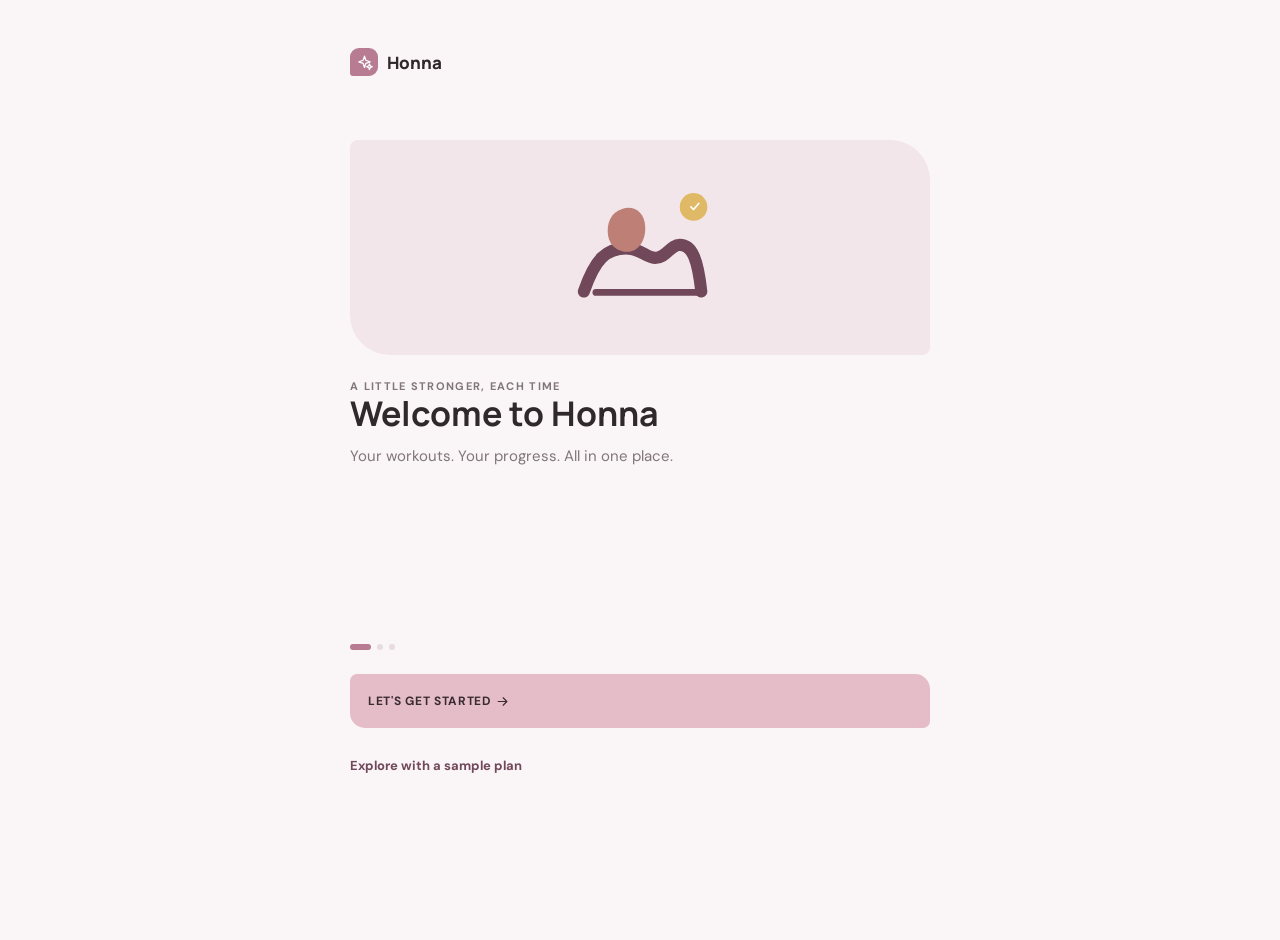
==== commit 63d2a481: "New icon, local fonts, privacy policy" ====
--- a/index.html
+++ b/index.html
@@ -10,9 +10,7 @@
   <link rel="manifest" href="manifest.webmanifest">
   <link rel="icon" type="image/png" sizes="48x48" href="icons/favicon-48.png">
   <link rel="apple-touch-icon" sizes="180x180" href="icons/apple-touch-icon.png">
-  <link rel="preconnect" href="https://fonts.googleapis.com">
-  <link rel="preconnect" href="https://fonts.gstatic.com" crossorigin>
-  <link href="https://fonts.googleapis.com/css2?family=DM+Sans:wght@400;500;600;700&family=Manrope:wght@400;500;600;700;800&display=swap" rel="stylesheet">
+  <link href="fonts/fonts.css" rel="stylesheet">
   <link rel="stylesheet" href="styles.css">
   <script type="module" src="app.js"></script>
 </head>
--- a/fonts/fonts.css
+++ b/fonts/fonts.css
@@ -0,0 +1,163 @@
+/* DM Sans and Manrope (SIL Open Font License 1.1), stored with Honna so no font requests leave the device. */
+/* latin-ext */
+@font-face {
+  font-family: 'DM Sans';
+  font-style: normal;
+  font-weight: 400;
+  font-display: swap;
+  src: url(dm-sans-latin-ext.woff2) format('woff2');
+  unicode-range: U+0100-02BA, U+02BD-02C5, U+02C7-02CC, U+02CE-02D7, U+02DD-02FF, U+0304, U+0308, U+0329, U+1D00-1DBF, U+1E00-1E9F, U+1EF2-1EFF, U+2020, U+20A0-20AB, U+20AD-20C4, U+2113, U+2C60-2C7F, U+A720-A7FF;
+}
+/* latin */
+@font-face {
+  font-family: 'DM Sans';
+  font-style: normal;
+  font-weight: 400;
+  font-display: swap;
+  src: url(dm-sans-latin.woff2) format('woff2');
+  unicode-range: U+0000-00FF, U+0131, U+0152-0153, U+02BB-02BC, U+02C6, U+02DA, U+02DC, U+0304, U+0308, U+0329, U+2000-206F, U+20AC, U+2122, U+2191, U+2193, U+2212, U+2215, U+FEFF, U+FFFD;
+}
+/* latin-ext */
+@font-face {
+  font-family: 'DM Sans';
+  font-style: normal;
+  font-weight: 500;
+  font-display: swap;
+  src: url(dm-sans-latin-ext.woff2) format('woff2');
+  unicode-range: U+0100-02BA, U+02BD-02C5, U+02C7-02CC, U+02CE-02D7, U+02DD-02FF, U+0304, U+0308, U+0329, U+1D00-1DBF, U+1E00-1E9F, U+1EF2-1EFF, U+2020, U+20A0-20AB, U+20AD-20C4, U+2113, U+2C60-2C7F, U+A720-A7FF;
+}
+/* latin */
+@font-face {
+  font-family: 'DM Sans';
+  font-style: normal;
+  font-weight: 500;
+  font-display: swap;
+  src: url(dm-sans-latin.woff2) format('woff2');
+  unicode-range: U+0000-00FF, U+0131, U+0152-0153, U+02BB-02BC, U+02C6, U+02DA, U+02DC, U+0304, U+0308, U+0329, U+2000-206F, U+20AC, U+2122, U+2191, U+2193, U+2212, U+2215, U+FEFF, U+FFFD;
+}
+/* latin-ext */
+@font-face {
+  font-family: 'DM Sans';
+  font-style: normal;
+  font-weight: 600;
+  font-display: swap;
+  src: url(dm-sans-latin-ext.woff2) format('woff2');
+  unicode-range: U+0100-02BA, U+02BD-02C5, U+02C7-02CC, U+02CE-02D7, U+02DD-02FF, U+0304, U+0308, U+0329, U+1D00-1DBF, U+1E00-1E9F, U+1EF2-1EFF, U+2020, U+20A0-20AB, U+20AD-20C4, U+2113, U+2C60-2C7F, U+A720-A7FF;
+}
+/* latin */
+@font-face {
+  font-family: 'DM Sans';
+  font-style: normal;
+  font-weight: 600;
+  font-display: swap;
+  src: url(dm-sans-latin.woff2) format('woff2');
+  unicode-range: U+0000-00FF, U+0131, U+0152-0153, U+02BB-02BC, U+02C6, U+02DA, U+02DC, U+0304, U+0308, U+0329, U+2000-206F, U+20AC, U+2122, U+2191, U+2193, U+2212, U+2215, U+FEFF, U+FFFD;
+}
+/* latin-ext */
+@font-face {
+  font-family: 'DM Sans';
+  font-style: normal;
+  font-weight: 700;
+  font-display: swap;
+  src: url(dm-sans-latin-ext.woff2) format('woff2');
+  unicode-range: U+0100-02BA, U+02BD-02C5, U+02C7-02CC, U+02CE-02D7, U+02DD-02FF, U+0304, U+0308, U+0329, U+1D00-1DBF, U+1E00-1E9F, U+1EF2-1EFF, U+2020, U+20A0-20AB, U+20AD-20C4, U+2113, U+2C60-2C7F, U+A720-A7FF;
+}
+/* latin */
+@font-face {
+  font-family: 'DM Sans';
+  font-style: normal;
+  font-weight: 700;
+  font-display: swap;
+  src: url(dm-sans-latin.woff2) format('woff2');
+  unicode-range: U+0000-00FF, U+0131, U+0152-0153, U+02BB-02BC, U+02C6, U+02DA, U+02DC, U+0304, U+0308, U+0329, U+2000-206F, U+20AC, U+2122, U+2191, U+2193, U+2212, U+2215, U+FEFF, U+FFFD;
+}
+/* latin-ext */
+@font-face {
+  font-family: 'Manrope';
+  font-style: normal;
+  font-weight: 400;
+  font-display: swap;
+  src: url(manrope-latin-ext.woff2) format('woff2');
+  unicode-range: U+0100-02BA, U+02BD-02C5, U+02C7-02CC, U+02CE-02D7, U+02DD-02FF, U+0304, U+0308, U+0329, U+1D00-1DBF, U+1E00-1E9F, U+1EF2-1EFF, U+2020, U+20A0-20AB, U+20AD-20C4, U+2113, U+2C60-2C7F, U+A720-A7FF;
+}
+/* latin */
+@font-face {
+  font-family: 'Manrope';
+  font-style: normal;
+  font-weight: 400;
+  font-display: swap;
+  src: url(manrope-latin.woff2) format('woff2');
+  unicode-range: U+0000-00FF, U+0131, U+0152-0153, U+02BB-02BC, U+02C6, U+02DA, U+02DC, U+0304, U+0308, U+0329, U+2000-206F, U+20AC, U+2122, U+2191, U+2193, U+2212, U+2215, U+FEFF, U+FFFD;
+}
+/* latin-ext */
+@font-face {
+  font-family: 'Manrope';
+  font-style: normal;
+  font-weight: 500;
+  font-display: swap;
+  src: url(manrope-latin-ext.woff2) format('woff2');
+  unicode-range: U+0100-02BA, U+02BD-02C5, U+02C7-02CC, U+02CE-02D7, U+02DD-02FF, U+0304, U+0308, U+0329, U+1D00-1DBF, U+1E00-1E9F, U+1EF2-1EFF, U+2020, U+20A0-20AB, U+20AD-20C4, U+2113, U+2C60-2C7F, U+A720-A7FF;
+}
+/* latin */
+@font-face {
+  font-family: 'Manrope';
+  font-style: normal;
+  font-weight: 500;
+  font-display: swap;
+  src: url(manrope-latin.woff2) format('woff2');
+  unicode-range: U+0000-00FF, U+0131, U+0152-0153, U+02BB-02BC, U+02C6, U+02DA, U+02DC, U+0304, U+0308, U+0329, U+2000-206F, U+20AC, U+2122, U+2191, U+2193, U+2212, U+2215, U+FEFF, U+FFFD;
+}
+/* latin-ext */
+@font-face {
+  font-family: 'Manrope';
+  font-style: normal;
+  font-weight: 600;
+  font-display: swap;
+  src: url(manrope-latin-ext.woff2) format('woff2');
+  unicode-range: U+0100-02BA, U+02BD-02C5, U+02C7-02CC, U+02CE-02D7, U+02DD-02FF, U+0304, U+0308, U+0329, U+1D00-1DBF, U+1E00-1E9F, U+1EF2-1EFF, U+2020, U+20A0-20AB, U+20AD-20C4, U+2113, U+2C60-2C7F, U+A720-A7FF;
+}
+/* latin */
+@font-face {
+  font-family: 'Manrope';
+  font-style: normal;
+  font-weight: 600;
+  font-display: swap;
+  src: url(manrope-latin.woff2) format('woff2');
+  unicode-range: U+0000-00FF, U+0131, U+0152-0153, U+02BB-02BC, U+02C6, U+02DA, U+02DC, U+0304, U+0308, U+0329, U+2000-206F, U+20AC, U+2122, U+2191, U+2193, U+2212, U+2215, U+FEFF, U+FFFD;
+}
+/* latin-ext */
+@font-face {
+  font-family: 'Manrope';
+  font-style: normal;
+  font-weight: 700;
+  font-display: swap;
+  src: url(manrope-latin-ext.woff2) format('woff2');
+  unicode-range: U+0100-02BA, U+02BD-02C5, U+02C7-02CC, U+02CE-02D7, U+02DD-02FF, U+0304, U+0308, U+0329, U+1D00-1DBF, U+1E00-1E9F, U+1EF2-1EFF, U+2020, U+20A0-20AB, U+20AD-20C4, U+2113, U+2C60-2C7F, U+A720-A7FF;
+}
+/* latin */
+@font-face {
+  font-family: 'Manrope';
+  font-style: normal;
+  font-weight: 700;
+  font-display: swap;
+  src: url(manrope-latin.woff2) format('woff2');
+  unicode-range: U+0000-00FF, U+0131, U+0152-0153, U+02BB-02BC, U+02C6, U+02DA, U+02DC, U+0304, U+0308, U+0329, U+2000-206F, U+20AC, U+2122, U+2191, U+2193, U+2212, U+2215, U+FEFF, U+FFFD;
+}
+/* latin-ext */
+@font-face {
+  font-family: 'Manrope';
+  font-style: normal;
+  font-weight: 800;
+  font-display: swap;
+  src: url(manrope-latin-ext.woff2) format('woff2');
+  unicode-range: U+0100-02BA, U+02BD-02C5, U+02C7-02CC, U+02CE-02D7, U+02DD-02FF, U+0304, U+0308, U+0329, U+1D00-1DBF, U+1E00-1E9F, U+1EF2-1EFF, U+2020, U+20A0-20AB, U+20AD-20C4, U+2113, U+2C60-2C7F, U+A720-A7FF;
+}
+/* latin */
+@font-face {
+  font-family: 'Manrope';
+  font-style: normal;
+  font-weight: 800;
+  font-display: swap;
+  src: url(manrope-latin.woff2) format('woff2');
+  unicode-range: U+0000-00FF, U+0131, U+0152-0153, U+02BB-02BC, U+02C6, U+02DA, U+02DC, U+0304, U+0308, U+0329, U+2000-206F, U+20AC, U+2122, U+2191, U+2193, U+2212, U+2215, U+FEFF, U+FFFD;
+}
--- a/styles.css
+++ b/styles.css
@@ -60,7 +60,7 @@
   --shadow: 0 10px 28px rgba(80, 35, 30, .06);
 }
 
-* { box-sizing: border-box; }
+* { box-sizing: border-box; -webkit-tap-highlight-color: transparent; }
 body { margin: 0; min-width: 320px; background: var(--paper); color: var(--ink); }
 button, input, select, textarea { font: inherit; }
 button { color: inherit; touch-action: manipulation; }
@@ -118,7 +118,7 @@
 .week-copy { font-size: 13px; font-weight: 700; }.week-copy small { display: block; margin-top: 3px; color: var(--muted); font-weight: 400; }
 .progress-track { height: 5px; margin-top: 10px; overflow: hidden; border-radius: 9px; background: #eceee9; }
 .progress-track span { display: block; height: 100%; border-radius: inherit; background: var(--sage); }
-.bottom-nav { position: fixed; z-index: 20; left: 50%; bottom: 0; transform: translateX(-50%); width: min(100%, 640px); display: grid; grid-template-columns: repeat(4, 1fr); padding: 10px 12px calc(10px + env(safe-area-inset-bottom)); border-top: 1px solid var(--line); background: rgba(255,255,255,.96); backdrop-filter: blur(16px); }
+.bottom-nav { position: fixed; z-index: 20; left: 50%; bottom: 0; transform: translateX(-50%); width: min(100%, 640px); display: grid; grid-template-columns: repeat(5, 1fr); padding: 10px 8px calc(10px + env(safe-area-inset-bottom)); border-top: 1px solid var(--line); background: rgba(255,255,255,.96); backdrop-filter: blur(16px); }
 .nav-item { display: flex; flex-direction: column; align-items: center; gap: 5px; border: 0; background: transparent; color: #9b9f99; font-size: 10px; font-weight: 600; cursor: pointer; }
 .nav-item svg { width: 20px; height: 20px; stroke-width: 1.8; }.nav-item.active { color: var(--sage-dark); }
 .page-intro { padding: 24px 0 18px; }.page-intro p { margin-top: 6px; color: var(--muted); font-size: 14px; }
@@ -177,7 +177,89 @@
 .complete-all { display: inline-flex; align-items: center; gap: 6px; min-height: 44px; padding: 0 14px; border: 1px solid var(--sage); border-radius: 7px 14px 7px 14px; background: var(--sage-soft); color: var(--sage-dark); font-size: 12px; font-weight: 800; cursor: pointer; }.complete-all svg { width: 15px; height: 15px; }
 .week-tabs { display: flex; gap: 7px; margin: -4px -2px 13px; padding: 2px 2px 6px; overflow-x: auto; scrollbar-width: none; }.week-tabs::-webkit-scrollbar { display: none; }
 .week-tab { flex: 0 0 auto; min-height: 40px; padding: 0 13px; border: 1px solid var(--line); border-radius: 99px; background: white; color: var(--ink); font-size: 12px; font-weight: 700; white-space: nowrap; cursor: pointer; }.week-tab.selected { border-color: var(--sage-dark); background: var(--sage-dark); color: white; }
-.replacement-option.done { cursor: default; opacity: .55; }.replacement-option.done:hover { border-color: var(--line); background: white; }
+.replacement-option.done { cursor: pointer; opacity: .8; background: var(--tint-bg); }.replacement-option.done:hover { border-color: var(--hover-border); }
 .plan-footer { display: grid; justify-items: start; gap: 10px; }.new-plan-button { display: inline-flex; align-items: center; gap: 8px; color: #9d5365; }.new-plan-button svg { width: 15px; height: 15px; }
 .day-actions { display: flex; gap: 6px; flex: 0 0 auto; }
 .set-heading-actions { display: flex; align-items: center; gap: 8px; }.set-delete { width: 36px; height: 36px; display: grid; place-items: center; padding: 0; border: 1px solid var(--line); border-radius: 50%; background: white; color: #9d5365; font-size: 19px; line-height: 1; cursor: pointer; }.set-delete:hover { border-color: #e4c1cb; background: var(--tint-bg); }
+.plan-edit-target { display: block; min-width: 0; flex: 1; padding: 6px 0; border: 0; background: transparent; color: inherit; font: inherit; text-align: left; cursor: pointer; }.plan-edit-target .day-label, .plan-edit-target .day-name { display: flex; }.exercise-edit { display: flex; align-items: center; gap: 6px; min-height: 40px; }.exercise-edit strong { min-width: 0; font-size: 12px; }
+.edit-hint { display: inline-grid; flex: 0 0 auto; place-items: center; margin-left: 6px; color: var(--muted); opacity: .7; }.edit-hint svg { width: 12px; height: 12px; }.plan-edit-target:hover .edit-hint { color: var(--sage-dark); opacity: 1; }
+button:focus:not(:focus-visible) { outline: none; }
+button.exercise-row { width: 100%; border-width: 0 0 1px; border-style: solid; border-color: #f0f0eb; background: transparent; color: inherit; font: inherit; text-align: left; cursor: pointer; }button.exercise-row:last-child { border-bottom: 0; }button.exercise-row:active { background: var(--tint-bg); }
+.exercise-row-main { min-width: 0; }.exercise-row-name, .exercise-row-detail { display: block; }.exercise-preview .exercise-row-detail { overflow: hidden; white-space: nowrap; text-overflow: ellipsis; }
+.preview-stats { display: grid; grid-template-columns: repeat(4, minmax(0, 1fr)); gap: 7px; }.preview-stat { padding: 10px 8px; border: 1px solid var(--line); border-radius: 10px; background: white; text-align: center; }.preview-stat span { display: block; color: var(--muted); font-size: 10px; font-weight: 700; text-transform: uppercase; letter-spacing: .6px; }.preview-stat strong { display: block; margin-top: 4px; font-size: 14px; overflow-wrap: anywhere; }
+.preview-block { margin-top: 14px; }.preview-block p { margin: 0; font-size: 13px; line-height: 1.55; }
+.add-exercise-button { width: 100%; margin: 4px 0 0; border-style: dashed; color: var(--sage-dark); }
+.check-field { display: flex; align-items: center; gap: 10px; min-height: 44px; margin: 6px 0 2px; font-size: 13px; cursor: pointer; }.check-field input { width: 20px; height: 20px; flex: 0 0 auto; accent-color: var(--sage-dark); }
+.cycle-card { display: flex; align-items: center; justify-content: space-between; gap: 12px; margin: -4px 0 18px; padding: 12px 14px; border: 1px solid var(--line); border-radius: 5px 16px 5px 16px; background: white; }.cycle-card strong { display: block; font-size: 13px; }.cycle-card small { display: block; margin-top: 3px; color: var(--muted); font-size: 11px; line-height: 1.45; }
+.cycle-invite { flex-direction: column; align-items: stretch; background: var(--sage-soft); border-color: transparent; }.cycle-actions { display: flex; gap: 8px; }.cycle-actions > * { flex: 1; min-height: 42px; }
+.cycle-summary { display: flex; align-items: center; gap: 12px; min-width: 0; padding: 0; border: 0; background: transparent; color: inherit; font: inherit; text-align: left; cursor: pointer; }.cycle-day { display: grid; place-items: center; flex: 0 0 48px; height: 48px; border-radius: 50%; background: var(--rose-soft); color: var(--sage-dark); }.cycle-day b { font: 800 17px/1 Manrope, sans-serif; }.cycle-day small { margin: 0; font-size: 8px; text-transform: uppercase; letter-spacing: .4px; }.cycle-log { flex: 0 0 auto; min-height: 40px; padding: 0 12px; font-size: 12px; }
+.readiness-options { display: grid; gap: 8px; }.readiness-option { display: flex; align-items: center; gap: 12px; width: 100%; min-height: 58px; padding: 10px 12px; border: 1px solid var(--line); border-radius: 7px 15px 7px 15px; background: white; color: var(--ink); text-align: left; cursor: pointer; }.readiness-option strong { display: block; font-size: 14px; }.readiness-option small { display: block; margin-top: 2px; color: var(--muted); font-size: 11px; }.readiness-option.selected { border-color: var(--sage-dark); background: var(--sage-soft); }.readiness-dot { font-size: 22px; line-height: 1; }
+.symptom-chips { display: flex; flex-wrap: wrap; gap: 7px; }.symptom-chip { min-height: 36px; padding: 0 12px; border: 1px solid var(--line); border-radius: 99px; background: white; color: var(--ink); font-size: 12px; font-weight: 600; cursor: pointer; }.symptom-chip.selected { border-color: var(--sage-dark); background: var(--sage-dark); color: white; }
+.cycle-insight { margin-bottom: 14px; padding: 12px; border-radius: 10px; background: var(--sage-soft); }.cycle-insight p { margin: 0 0 10px; font-size: 13px; line-height: 1.5; }
+.insight-list, .plain-list { margin: 4px 0 0; padding-left: 18px; font-size: 13px; line-height: 1.55; }.insight-list small { color: var(--muted); }.muted-copy { margin: 6px 0 0; color: var(--muted); font-size: 12px; line-height: 1.5; }
+.sex-actions { flex-wrap: wrap; }.sex-actions > * { flex: 1 1 30%; min-height: 42px; padding: 0 8px; font-size: 12px; }
+.empty-actions { display: grid; gap: 9px; justify-items: center; }.empty-actions .secondary-button { min-width: 180px; }
+.profile-intro { display: flex; align-items: center; gap: 14px; }.profile-intro .profile-avatar { flex: 0 0 58px; width: 58px; height: 58px; font-size: 20px; }.profile-intro-text { min-width: 0; }.profile-intro-text p { margin-top: 3px; }
+.profile-name { display: flex; align-items: center; gap: 2px; max-width: 100%; margin-top: 4px; padding: 0; border: 0; background: transparent; color: inherit; text-align: left; cursor: pointer; }.profile-name h1 { min-width: 0; overflow: hidden; text-overflow: ellipsis; white-space: nowrap; }.profile-name .edit-hint svg { width: 15px; height: 15px; }
+.greeting .eyebrow + h1 { margin-top: 8px; }
+.cycle-card .cycle-day { flex: 0 0 56px; width: 56px; height: 56px; align-content: center; gap: 2px; }.cycle-card .cycle-day b { font-size: 19px; }.cycle-card .cycle-day small { display: block; margin: 0; font-size: 9px; line-height: 1; letter-spacing: .8px; text-transform: uppercase; color: var(--sage-dark); opacity: .75; }
+.onboarding-name { margin: 4px 0 14px; }
+.undo-card { border-color: var(--tint-border); background: var(--tint-bg); }
+.history-actions { display: flex; gap: 8px; margin-top: 12px; }.history-actions > * { flex: 1; display: inline-flex; align-items: center; justify-content: center; gap: 6px; min-height: 42px; font-size: 12px; }.history-actions svg { width: 15px; height: 15px; }.destructive-text { color: #9d5365; }
+.resume-bar { position: fixed; z-index: 19; left: 50%; bottom: calc(76px + env(safe-area-inset-bottom)); transform: translateX(-50%); width: min(calc(100% - 24px), 616px); display: flex; align-items: center; gap: 11px; min-height: 56px; padding: 9px 12px 9px 14px; border: 0; border-radius: 7px 16px 7px 16px; background: var(--sage-dark); color: white; text-align: left; box-shadow: 0 10px 26px rgba(40, 20, 30, .22); cursor: pointer; }
+.resume-dot { flex: 0 0 9px; height: 9px; border-radius: 50%; background: var(--sun); box-shadow: 0 0 0 4px rgba(255,255,255,.14); animation: resume-pulse 1.6s ease-in-out infinite; }@keyframes resume-pulse { 50% { opacity: .45; } }
+.resume-text { flex: 1; min-width: 0; }.resume-text strong { display: block; overflow: hidden; font-size: 13px; white-space: nowrap; text-overflow: ellipsis; }.resume-text small { display: block; margin-top: 2px; color: var(--on-accent-muted); font-size: 11px; }
+.resume-cta { display: inline-flex; flex: 0 0 auto; align-items: center; gap: 5px; padding: 8px 11px; border-radius: 9px; background: var(--sun); color: #392b31; font-size: 12px; font-weight: 800; }.resume-cta svg { width: 14px; height: 14px; }
+.app-shell.has-resume-bar { padding-bottom: calc(170px + env(safe-area-inset-bottom)); }
+.discard-workout { display: block; margin: -12px auto 28px; color: #9d5365; }
+@media (min-width: 700px) { .resume-bar { bottom: 102px; } }
+.rest-banner { flex-wrap: wrap; }.rest-alert-ask { display: flex; flex: 1 0 100%; flex-wrap: wrap; align-items: center; gap: 7px; padding-top: 9px; border-top: 1px solid var(--tint-border); }.rest-alert-ask span { flex: 1 1 160px; color: var(--ink); font-size: 12px; line-height: 1.35; }.rest-alert-ask button { min-height: 36px; padding: 0 11px; border: 1px solid var(--tint-border); border-radius: 9px; background: white; color: var(--sage-dark); font-size: 12px; font-weight: 700; cursor: pointer; }.rest-alert-ask .allow { border-color: var(--sage-dark); background: var(--sage-dark); color: white; }
+.rest-alert-ask span { flex: 1 0 100%; }.rest-alert-ask button { flex: 1; }
+.wb-card { flex-direction: column; align-items: stretch; gap: 8px; }.wb-head { display: flex; align-items: center; justify-content: space-between; gap: 10px; }.wb-head strong { font-size: 14px; }.wb-head .link-button { padding: 4px 0; font-size: 12px; color: var(--muted); }
+.wb-form { display: grid; gap: 14px; }.wb-row { display: grid; gap: 7px; }.wb-row-head { display: flex; align-items: baseline; justify-content: space-between; gap: 10px; }.wb-label { font-size: 13px; font-weight: 700; }.wb-value { color: var(--sage-dark); font-size: 12px; font-weight: 700; }.wb-value.unset { color: var(--muted); font-weight: 500; }
+.wb-faces { display: grid; grid-template-columns: repeat(5, minmax(0, 1fr)); gap: 6px; }.wb-face { height: 44px; padding: 0; border: 0; border-radius: 999px; background: transparent; font-size: 24px; line-height: 1; filter: grayscale(1); opacity: 0.45; cursor: pointer; transition: transform 0.15s ease, opacity 0.15s ease; }.wb-face.selected { background: var(--sage-soft); box-shadow: inset 0 0 0 2px var(--sage); filter: none; opacity: 1; transform: scale(1.06); }
+.wb-meter { display: grid; grid-template-columns: repeat(5, minmax(0, 1fr)); gap: 4px; }.wb-seg { height: 30px; padding: 0; border: 0; border-radius: 6px; background: var(--line); cursor: pointer; transition: background 0.15s ease; }.wb-seg:first-child { border-radius: 15px 6px 6px 15px; }.wb-seg:last-child { border-radius: 6px 15px 15px 6px; }.wb-seg.on { background: var(--sage); }.wb-seg.selected { background: var(--sage-dark); }
+.wb-more { justify-self: start; padding: 2px 0; font-size: 12px; }
+.wb-done { gap: 10px; }.wb-done .wb-head .link-button { color: var(--sage-dark); font-weight: 700; }.wb-chips { display: flex; flex-wrap: wrap; gap: 6px; }.wb-chip { display: inline-flex; align-items: center; gap: 5px; padding: 5px 10px; border: 1px solid var(--line); border-radius: 999px; background: white; color: var(--muted); font-size: 12px; }.wb-chip b { color: var(--ink); font-weight: 700; }.wb-chip:first-child { color: var(--ink); font-weight: 700; }.wb-chip-symptom { border-color: transparent; background: var(--sage-soft); color: var(--sage-dark); font-weight: 700; }
+.wb-advice { padding: 11px 13px; border-radius: 6px 15px 6px 15px; background: var(--sage-soft); }.wb-advice strong { display: block; color: var(--sage-dark); font-size: 13px; }.wb-advice .wb-tip { margin: 4px 0 0; color: var(--ink); font-size: 12px; line-height: 1.5; }.wb-advice .wb-tip .link-button { display: inline; padding: 0; color: var(--sage-dark); font-size: 12px; font-weight: 700; text-decoration: underline; text-underline-offset: 2px; }
+.sheet .wb-form { margin-bottom: 4px; }
+:root { --fertile: #7fb5ab; --fertile-soft: #e3f1ee; --ovulation: #3f8a80; }
+.cycle-ring { flex: 0 0 auto; overflow: visible; }.cycle-ring circle { fill: none; stroke-width: 9; stroke-linecap: butt; }.ring-track { stroke: var(--tint-border); }.ring-period { stroke: var(--rose); }.ring-fertile { stroke: var(--fertile); }.ring-ovulation { stroke: var(--ovulation); stroke-width: 12 !important; }
+.ring-marker { fill: white !important; stroke: var(--sage-dark) !important; stroke-width: 3.5 !important; }.ring-day { font: 800 27px Manrope, sans-serif; fill: var(--sage-dark); text-anchor: middle; dominant-baseline: middle; }.ring-label { font: 700 9px "DM Sans", sans-serif; letter-spacing: 1.2px; fill: var(--muted); text-anchor: middle; }
+.cycle-ring-card .cycle-summary { gap: 14px; }.cycle-ring-card .cycle-summary small + small { margin-top: 1px; }
+.cycle-view-top { display: flex; align-items: center; gap: 16px; margin-bottom: 14px; }.cycle-view-top strong { display: block; font: 700 17px Manrope, sans-serif; }.cycle-view-top small { display: block; margin-top: 3px; color: var(--muted); font-size: 12px; }
+.flow-quick { margin-bottom: 14px; }.flow-options { display: flex; flex-wrap: wrap; gap: 7px; }.flow-option { min-height: 38px; padding: 0 12px; border: 1px solid var(--line); border-radius: 99px; background: white; color: var(--ink); font-size: 12px; font-weight: 700; cursor: pointer; }.flow-option.selected { border-color: var(--rose); background: var(--rose); color: white; }.flow-options-large .flow-option { flex: 1 1 40%; min-height: 48px; font-size: 14px; }
+.cycle-calendar { padding: 12px; border: 1px solid var(--line); border-radius: 5px 16px 5px 16px; background: white; }.cal-nav { display: flex; align-items: center; justify-content: space-between; margin-bottom: 8px; }.cal-nav strong { font: 700 15px Manrope, sans-serif; }
+.cal-grid { display: grid; grid-template-columns: repeat(7, minmax(0, 1fr)); gap: 4px; text-align: center; }.cal-weekdays span { color: var(--muted); font-size: 10px; font-weight: 700; padding-bottom: 2px; }
+.cal-day { position: relative; display: grid; place-items: center; aspect-ratio: 1; min-height: 36px; padding: 0; border: 1.5px solid transparent; border-radius: 50%; background: transparent; color: var(--ink); font: inherit; font-size: 13px; font-weight: 600; cursor: pointer; }.cal-day.blank { cursor: default; }.cal-day.future { cursor: default; color: var(--muted); }
+.cal-day.fertile { background: var(--fertile-soft); color: #2f6b63; }.cal-day.ovulation { border-color: var(--ovulation); color: #2f6b63; font-weight: 800; }
+.cal-day.predicted { border: 1.5px dashed var(--rose); color: var(--rose); background: transparent; }
+.cal-day.flow-assumed, .cal-day.flow-medium { background: var(--rose); color: white; }.cal-day.flow-light { background: #e9b7c1; color: #5e2c39; }.cal-day.flow-heavy { background: #a2475d; color: white; }.cal-day.flow-spotting { background: transparent; color: var(--ink); }.cal-day.flow-spotting::after { content: ""; position: absolute; bottom: 4px; width: 5px; height: 5px; border-radius: 50%; background: var(--rose); }
+.cal-day.today { box-shadow: 0 0 0 2px var(--sage-dark); }
+.cal-legend { display: flex; flex-wrap: wrap; gap: 6px 12px; margin-top: 10px; color: var(--muted); font-size: 11px; }.cal-legend span { display: inline-flex; align-items: center; gap: 5px; }.cal-legend i { width: 11px; height: 11px; border-radius: 50%; }.lg-period { background: var(--rose); }.lg-predicted { border: 1.5px dashed var(--rose); }.lg-fertile { background: var(--fertile-soft); border: 1px solid var(--fertile); }.lg-ovulation { border: 2px solid var(--ovulation); }
+.cycle-stats { grid-template-columns: repeat(3, minmax(0, 1fr)); }.cycle-stats small { display: block; margin-top: 3px; color: var(--muted); font-size: 10px; }
+.cycle-history { margin: 6px 0 0; padding: 0; list-style: none; display: grid; gap: 8px; }.cycle-history li { display: grid; grid-template-columns: 52px minmax(0, 1fr) auto; align-items: center; gap: 9px; font-size: 12px; }.cycle-history li > span:last-child { color: var(--muted); }
+.cycle-bar { position: relative; height: 8px; border-radius: 99px; overflow: hidden; }.cycle-bar b { position: absolute; inset: 0 auto 0 0; border-radius: 99px; background: var(--tint-border); }.cycle-bar i { position: absolute; z-index: 1; inset: 0 auto 0 0; border-radius: 99px; background: var(--rose); }
+
+.advice-list { display: grid; gap: 10px; margin: 6px 0 0; padding: 0; list-style: none; }.advice-list li { display: grid; gap: 3px; padding: 10px 12px; border: 1px solid var(--line); border-radius: 7px 13px 7px 13px; font-size: 13px; line-height: 1.5; }.advice-list strong { font-size: 13px; }.source-link { color: var(--sage-dark); font-size: 11px; font-weight: 700; text-decoration: underline; text-underline-offset: 2px; overflow-wrap: anywhere; }
+.tip-card { display: grid; gap: 5px; padding: 16px; background: white; border-radius: 5px 18px 5px 18px; box-shadow: var(--shadow); }.tip-card strong { font-size: 15px; }.tip-card p { margin: 0; color: var(--ink); font-size: 13px; line-height: 1.55; }
+.today-card + :not(.section) { margin-top: 16px; }
+
+/* Activity */
+.act-card { margin-top: 14px; padding: 16px; background: white; border: 1px solid var(--line); border-radius: 5px 18px 5px 18px; }
+.act-intro { display: grid; gap: 10px; }.act-intro strong { font-size: 16px; }.act-intro p { margin: 0; color: var(--muted); font-size: 13px; line-height: 1.55; }.act-intro .primary-button { justify-self: start; }
+.act-demo { display: flex; flex-wrap: wrap; align-items: center; gap: 4px 8px; margin-top: 4px; padding: 10px 13px; border: 1px dashed var(--sage); border-radius: 6px 14px 6px 14px; background: var(--sage-soft); font-size: 12px; }.act-demo strong { color: var(--sage-dark); }.act-demo span { flex: 1 1 180px; color: var(--ink); }.act-demo .link-button { padding: 0; font-size: 12px; font-weight: 700; }
+.act-today { display: grid; justify-items: center; gap: 8px; }.act-today-head { display: flex; align-items: center; justify-content: space-between; width: 100%; }.act-today-head .link-button { padding: 2px 0; font-size: 13px; font-weight: 700; color: var(--sage-dark); }
+.act-ring { position: relative; width: 190px; height: 190px; }.act-ring svg { width: 100%; height: 100%; }.act-ring circle { fill: none; stroke-width: 8; }.act-track { stroke: var(--sage-soft); }.act-progress { stroke: var(--sage); stroke-linecap: round; transition: stroke-dasharray .5s ease; }.act-ring.goal-met .act-progress { stroke: var(--sage-dark); }
+.act-ring-center { position: absolute; inset: 0; display: grid; place-content: center; text-align: center; }.act-ring-center strong { font: 800 32px Manrope, sans-serif; color: var(--ink); letter-spacing: -.5px; }.act-ring-center span { color: var(--muted); font-size: 12px; font-weight: 600; }
+.act-ring.celebrate { animation: act-pop .9s ease; }@keyframes act-pop { 0% { transform: scale(1); } 35% { transform: scale(1.06); } 100% { transform: scale(1); } }
+.act-status { margin: 0; color: var(--muted); font-size: 13px; font-weight: 600; }
+.act-stats { width: 100%; grid-template-columns: repeat(auto-fit, minmax(70px, 1fr)); }.act-stats small { display: block; margin-top: 2px; color: var(--muted); font-size: 10px; }
+.act-week { margin-top: 0; padding: 14px 12px 10px; }
+.act-bars { position: relative; display: grid; grid-template-columns: repeat(7, minmax(0, 1fr)); gap: 6px; height: 150px; }.act-bar { display: grid; grid-template-rows: 16px 1fr 18px; justify-items: center; min-width: 0; }.act-bar-value { color: var(--muted); font-size: 10px; font-weight: 700; }.act-bar-track { position: relative; width: 100%; max-width: 30px; height: 100%; }.act-bar-track i { position: absolute; left: 0; right: 0; bottom: 0; min-height: 3px; border-radius: 7px 7px 3px 3px; background: var(--tint-border, var(--line)); }.act-bar.met .act-bar-track i { background: var(--sage); }.act-bar.today .act-bar-track i { background: var(--sage-dark); }.act-bar.future .act-bar-track i { background: transparent; }.act-bar-day { align-self: end; color: var(--muted); font-size: 11px; font-weight: 700; }.act-bar.today .act-bar-day { color: var(--sage-dark); }
+.act-goal-line { position: absolute; left: 0; right: 0; bottom: calc(18px + (100% - 34px) * var(--goal-line) / 100); border-top: 1.5px dashed var(--sage); opacity: .55; pointer-events: none; }
+.act-seg { display: grid; grid-template-columns: repeat(3, 1fr); gap: 4px; padding: 4px; border-radius: 999px; background: var(--sage-soft); }.act-seg-option { min-height: 34px; border: 0; border-radius: 999px; background: transparent; color: var(--sage-dark); font-size: 13px; font-weight: 700; cursor: pointer; }.act-seg-option.selected { background: white; box-shadow: 0 1px 4px rgba(0,0,0,.08); }
+.act-list { display: grid; margin-top: 10px; background: white; border: 1px solid var(--line); border-radius: 5px 16px 5px 16px; overflow: hidden; }.act-row { display: flex; align-items: center; justify-content: space-between; gap: 12px; width: 100%; padding: 11px 14px; border: 0; border-bottom: 1px solid var(--line); background: transparent; color: var(--ink); font: inherit; text-align: left; }.act-row:last-child { border-bottom: 0; }button.act-row { cursor: pointer; }.act-row-label { font-size: 13px; font-weight: 700; }.act-row-values { display: grid; justify-items: end; }.act-row-values strong { display: inline-flex; align-items: center; gap: 5px; font-size: 13px; }.act-row-values small { color: var(--muted); font-size: 11px; }.act-met svg { width: 14px; height: 14px; color: var(--sage-dark); stroke-width: 2.6; }
+.act-source { display: grid; gap: 10px; }.act-source strong { display: block; font-size: 14px; }.act-source small { display: block; margin-top: 2px; color: var(--muted); font-size: 12px; }.act-connect { display: grid; gap: 8px; }.act-source > .secondary-button { justify-self: start; }
+.act-goal-options { display: grid; grid-template-columns: repeat(3, 1fr); gap: 8px; margin-bottom: 12px; }.act-goal-options .theme-option { justify-content: center; min-height: 42px; font-weight: 700; }
+.privacy-note { margin: 0 0 22px; color: var(--muted); font-size: 12px; text-align: center; }.privacy-note a { color: var(--sage-dark); font-weight: 700; }
